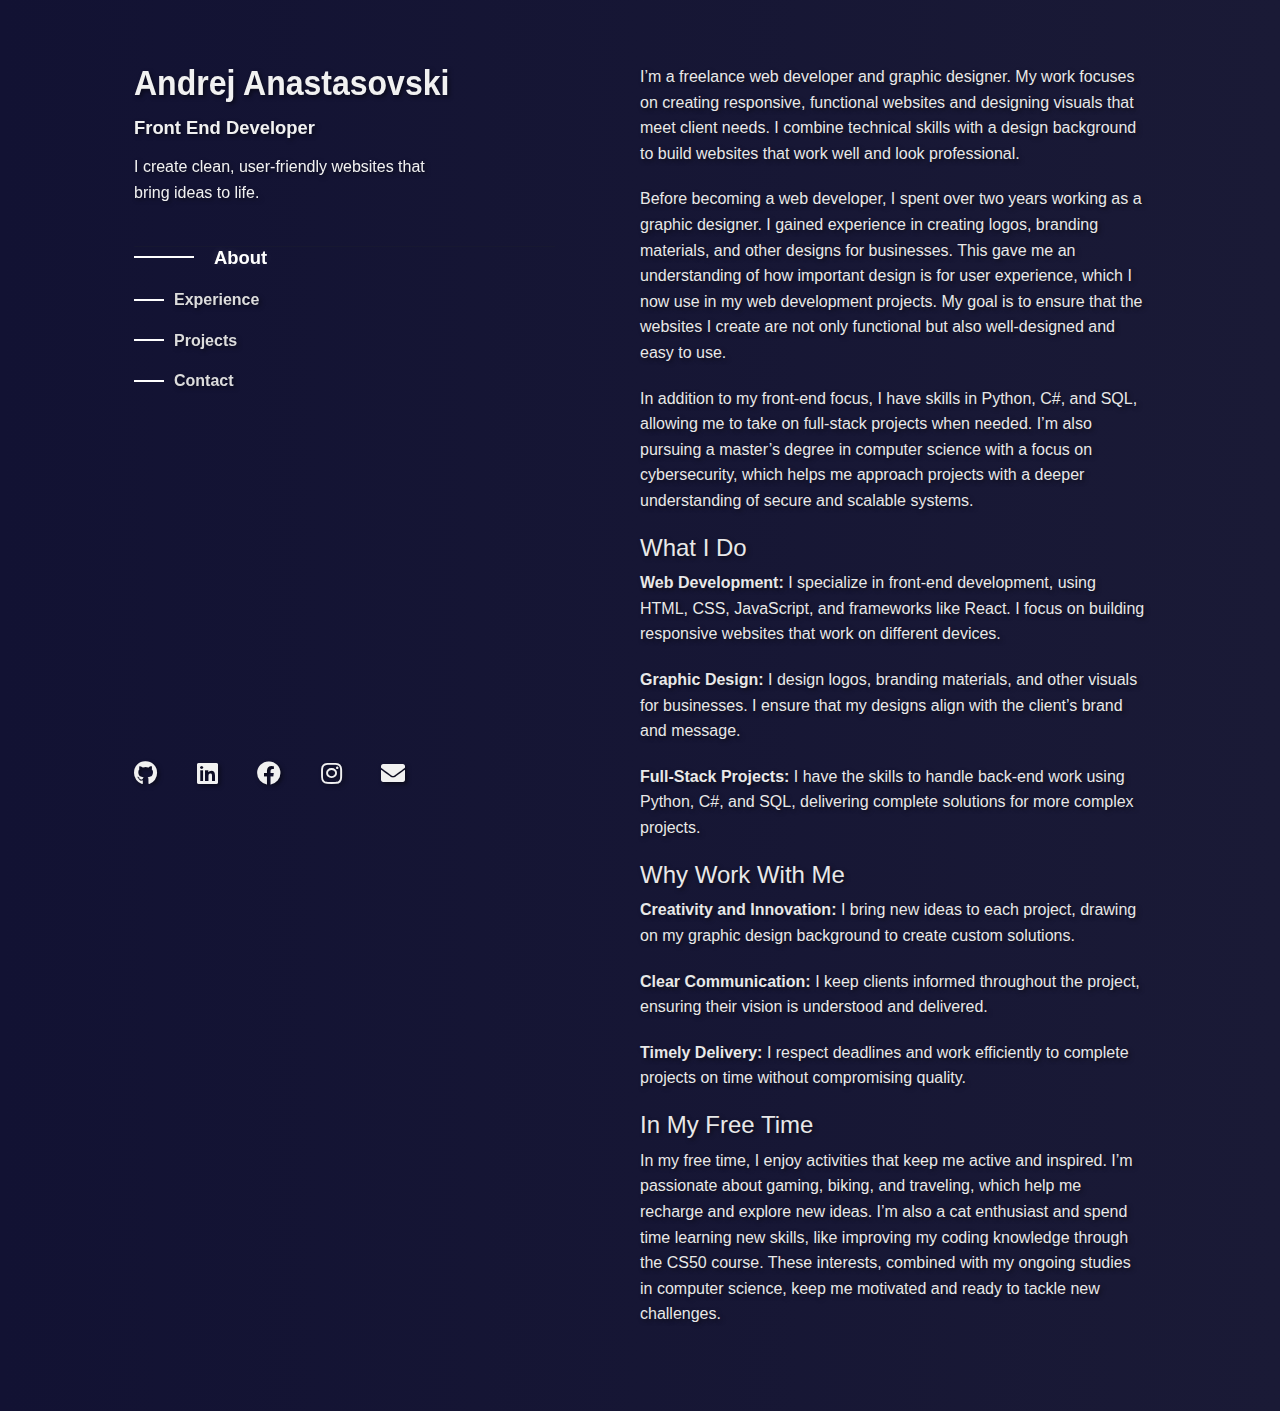
==== index.html @ 09a28a14 "1.0" ====
<!DOCTYPE html>
<html lang="en">
<head>
    <meta charset="UTF-8">
    <meta name="viewport" content="width=device-width, initial-scale=1.0">
    <title>Andrej Anastasovski</title>
    <link rel="icon" href="images/A.png" type="image/png">
    <link href="https://cdn.jsdelivr.net/npm/bootstrap@5.3.0-alpha1/dist/css/bootstrap.min.css" rel="stylesheet">
    <link href="https://cdnjs.cloudflare.com/ajax/libs/font-awesome/5.15.4/css/all.min.css" rel="stylesheet">
    <link href="styles/styles.css" rel="stylesheet">
</head>
<body>
    <!-- Container for Left and Right Columns -->
    <div class="container">
        <!-- Left Column (Fixed) -->
        <div class="left-column">
            <div id="navbar-container"></div> <!-- Navbar will be injected here -->
            <div class="contact-info">
                <!-- Footer will be injected here -->
                <div id="footer-container"></div>
            </div>
        </div>

        <!-- Right Column (Scrollable Content) -->
        <div class="right-column">
            <div>
                <p>I’m a freelance web developer and graphic designer. My work focuses on creating responsive, functional websites and designing visuals that meet client needs. I combine technical skills with a design background to build websites that work well and look professional.</p>

                <p>Before becoming a web developer, I spent over two years working as a graphic designer. I gained experience in creating logos, branding materials, and other designs for businesses. This gave me an understanding of how important design is for user experience, which I now use in my web development projects. My goal is to ensure that the websites I create are not only functional but also well-designed and easy to use.</p>

                <p>In addition to my front-end focus, I have skills in Python, C#, and SQL, allowing me to take on full-stack projects when needed. I’m also pursuing a master’s degree in computer science with a focus on cybersecurity, which helps me approach projects with a deeper understanding of secure and scalable systems.</p>

                <h2>What I Do</h2>
                <div>
                    <p><strong>Web Development:</strong> I specialize in front-end development, using HTML, CSS, JavaScript, and frameworks like React. I focus on building responsive websites that work on different devices.</p>
                    <p><strong>Graphic Design:</strong> I design logos, branding materials, and other visuals for businesses. I ensure that my designs align with the client’s brand and message.</p>
                    <p><strong>Full-Stack Projects:</strong> I have the skills to handle back-end work using Python, C#, and SQL, delivering complete solutions for more complex projects.</p>
                </div>

                <h2>Why Work With Me</h2>
                <div>
                    <p><strong>Creativity and Innovation:</strong> I bring new ideas to each project, drawing on my graphic design background to create custom solutions.</p>
                    <p><strong>Clear Communication:</strong> I keep clients informed throughout the project, ensuring their vision is understood and delivered.</p>
                    <p><strong>Timely Delivery:</strong> I respect deadlines and work efficiently to complete projects on time without compromising quality.</p>
                </div>


                <h2>In My Free Time</h2>
                <p>In my free time, I enjoy activities that keep me active and inspired. I’m passionate about gaming, biking, and traveling, which help me recharge and explore new ideas. I’m also a cat enthusiast and spend time learning new skills, like improving my coding knowledge through the CS50 course. These interests, combined with my ongoing studies in computer science, keep me motivated and ready to tackle new challenges.</p>
            </div>
        </div>
    </div>

    <!-- External JS files -->
    <script src="https://code.jquery.com/jquery-3.5.1.slim.min.js"></script>
    <script src="https://cdn.jsdelivr.net/npm/bootstrap@4.5.3/dist/js/bootstrap.bundle.min.js"></script>
    <script src="script.js"></script>
</body>
</html>
---- styles/styles.css ----
body {
    font-family: 'Roboto Condensed', sans-serif;
    text-shadow: 2px 2px 4px rgba(0, 0, 0, 0.5);
    background: linear-gradient(to right, #121233, #1a1a36);
    line-height: 1.6;
    display: flex;
    justify-content: center; /* Center the content horizontally */
    padding: 5% 0%; /* 5% padding on top and bottom, 0 on left/right */
}

.container {
    display: flex;
    flex-direction: row;
    width: 100%;
    margin: 0 auto;
    gap: 0;
    padding: 0 5%;
    position: relative;
}


/* Left Column */
.left-column {
    position: fixed;
    width: auto;
    min-height: 200px;
    height: 90vh;
    max-height: 100vh;
    margin-right: 50%;
}

/* Navbar styles for the left column */
nav ul {
    list-style-type: none;
    padding-left: 40px;
    margin-top: -20px;
}

nav ul li {
    margin-bottom: 15px;
    position: relative;
}

nav ul li a {
    text-decoration: none;
    color: #dcdcdc ;
    font-size: 1rem;
    font-weight: bold;
    display: inline-block;
    position: relative;
    transition: color 0.2s ease, font-size 0.2s ease, padding-left 0.2s ease;
}

/* Bulleting lines for navbar */
nav ul li a::before {
    content: '';
    position: absolute;
    left: -40px;
    top: 50%;
    transform: translateY(-50%);
    width: 30px;
    height: 2px;
    background-color: white;
    transition: width 0.2s ease, left 0.2s ease;
}

/* Hover effect */
nav ul li a:hover,
nav ul li a.selected {
    color: white;
    font-size: 1.15rem;
    padding-left: 40px;
    text-decoration: none;
    text-shadow: 0 0 8px rgba(255, 255, 255, 0.1), 0 0 15px rgba(255, 255, 255, 0.1);
}

nav ul li a:hover::before,
nav ul li a.selected::before {
    width: 60px;
    background-color: white;
}

.left-column h1 {
    font-size: 2rem;
    font-weight: bold;
    transform: scaleY(1.1);
    margin-bottom: 15px;
    color: #f1f1f1;
    white-space: nowrap;
}

.left-column h4 {
    font-size: 1.15rem;
    font-weight: bold;
    margin-bottom: 15px;
    color: #f1f1f1;
    white-space: nowrap;
}

.left-column p {
    font-size: 1rem;
    color: #f1f1f1;
    margin-bottom: 40px;
    width: 75%;
}

/* Right Column */
.right-column {
    width: 50%;
    padding: 0;
    position: relative;
    margin-left: 50%;
    box-sizing: border-box;
}

/* Right Column text styles */
.right-column h2 {
    font-size: 1.5rem;
    color: #E8E8E8;
}

.right-column p {
    font-size: 1rem;
    color: #E8E8E8;
    margin-bottom: 20px;
}


/* Social Media Icons Styling */
.social-footer {
    display: flex;
    justify-content: space-between;
    width: auto;
    position: absolute;
    bottom: 10%;
    left: 0;
}

.social-icon {
    color: #f1f1f1;
    font-size: 1.5rem;
    transition: color 0.2s ease;
    padding-right: 35%;
}

.social-icon:hover {
    color: #007bff;
}

.social-icon:active {
    transform: scale(1.1);
}


.experience-card {
    border-radius: 10px;
    padding: 20px;
    margin: 20px auto;
    box-shadow: 0 4px 6px rgba(0, 0, 0, 0.3);
}
.date-role {
    display: flex;
    justify-content: space-between;
    align-items: center;
}
.date {
    color: #a1a1b3;
    font-size: 14px;
}
h3 {
    color: white;
    margin: 0;
    font-size: 18px;
}
.description {
    margin: 10px 0;
    line-height: 1.5;
    color: #E8E8E8;
}
.tags {
    display: flex;
    flex-wrap: wrap;
    gap: 10px;
    margin-top: 10px;
}
.tags span {
    background: #3b3f51;
    color: #ffffff;
    border-radius: 15px;
    padding: 5px 10px;
    font-size: 12px;
}

.contact-details a {
    color: #ccc;
    text-decoration: none;
    transition: color 0.3s ease, font-weight 0.3s ease;
}

.contact-details a:hover {
    color: #f1f1f1;
    font-weight: bold;
}

/* Media Query for Mobile */
@media (max-width: 768px){



    .container {
        flex-direction: column; /* Stack the columns vertically */
        width: 100%;
        gap: 10px;
        padding: 0;
    }

    /* Remove fixed behavior and allow left column to scroll */
    .left-column {
        position: static;
        margin-bottom: 15px;
        margin-top: 20px;
        width: 100%;
        height: auto;
    }

    .right-column {
        width: 100%;
        margin-left: 0;
        overflow: hidden;
    }

    /* Navbar as a column on mobile */
    nav ul {
        flex-direction: column;
        align-items: flex-start;
        padding-left 40px;
        padding-bottom: 10px;
    }

    nav ul li {
        margin-top: auto;
    }

    nav ul li a {
        font-size: 1rem;
        text-decoration: none;
        color: #f1f1f1;
        transition: color 0.2s ease;
    }


    .left-column h1 {
        font-size: 1.8rem;
    }



    .right-column h2 {
        font-size: 1.2rem;
    }

    .right-column p {
        font-size: 0.9rem;
    }


    body {
        padding: 0% 5%;
        margin: 0;
    }

     .social-footer {
        margin-bottom: 20px;
        position: relative;
        width: 100%;
        padding: 0 5%;
        background-color: #1a1a38;
        border-style: 10px;
    }

    .social-icon {
        padding-right: 0;
    }
}
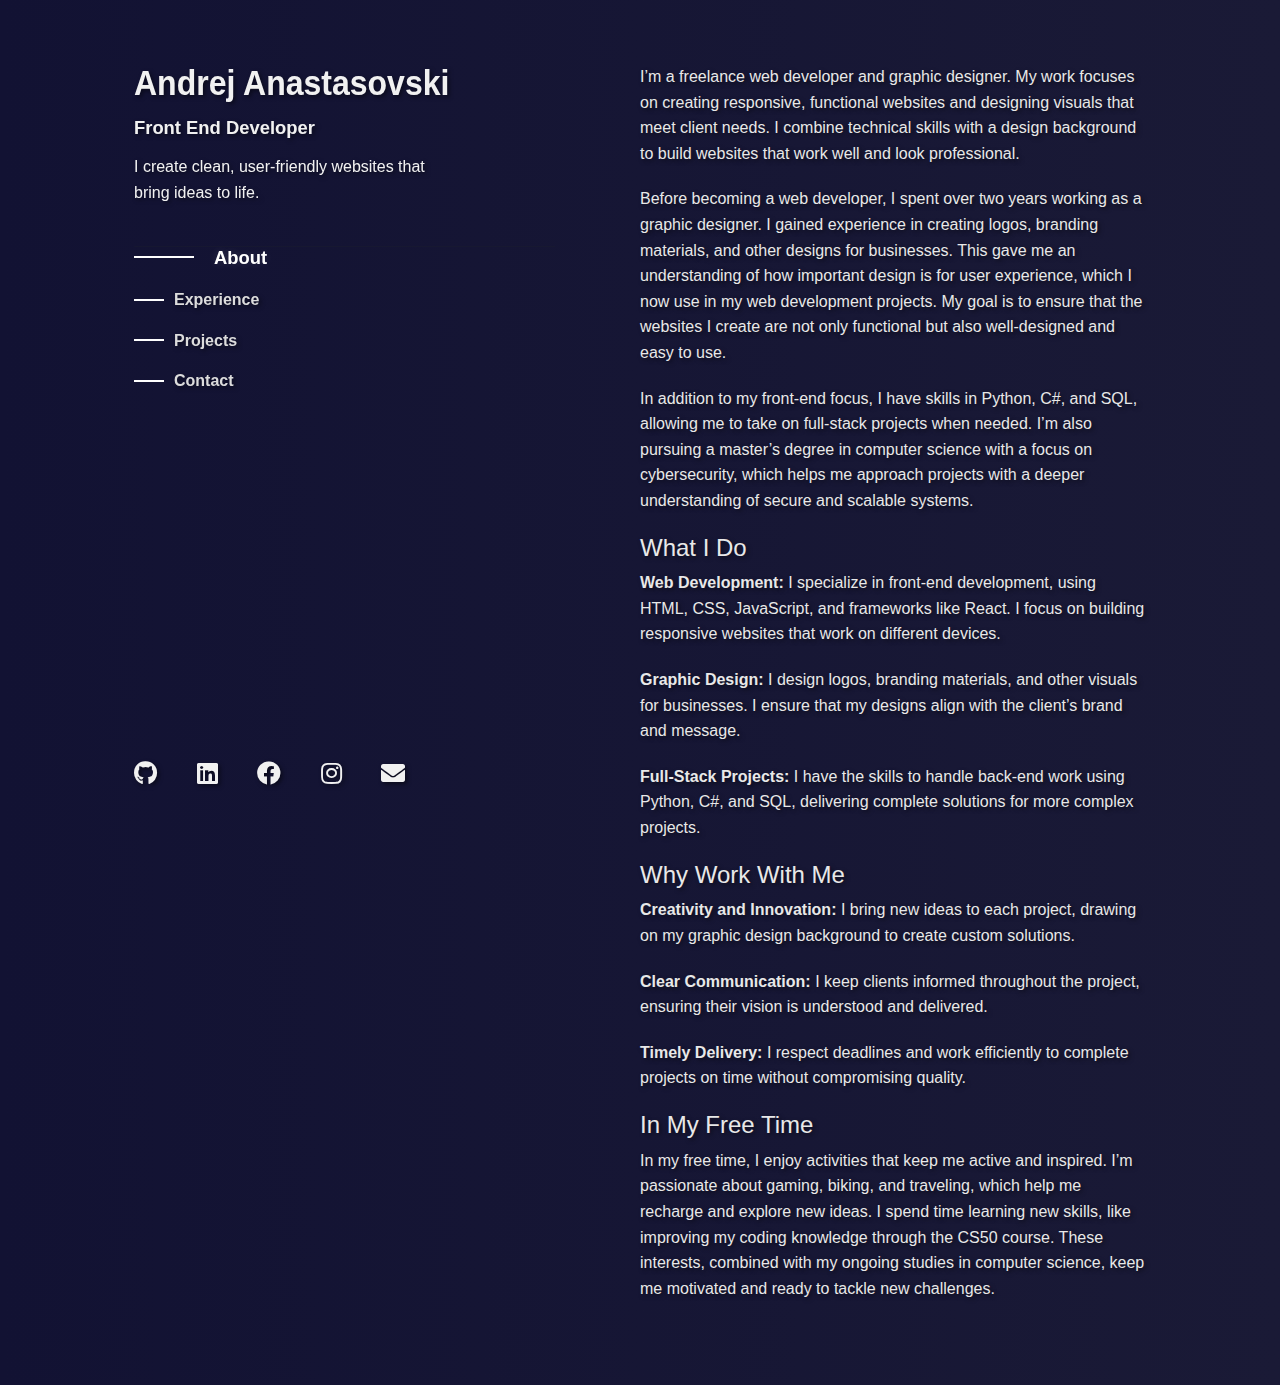
==== commit f3ca1ea4: "Update index.html" ====
--- a/index.html
+++ b/index.html
@@ -46,7 +46,7 @@
 
 
                 <h2>In My Free Time</h2>
-                <p>In my free time, I enjoy activities that keep me active and inspired. I’m passionate about gaming, biking, and traveling, which help me recharge and explore new ideas. I’m also a cat enthusiast and spend time learning new skills, like improving my coding knowledge through the CS50 course. These interests, combined with my ongoing studies in computer science, keep me motivated and ready to tackle new challenges.</p>
+                <p>In my free time, I enjoy activities that keep me active and inspired. I’m passionate about gaming, biking, and traveling, which help me recharge and explore new ideas. I spend time learning new skills, like improving my coding knowledge through the CS50 course. These interests, combined with my ongoing studies in computer science, keep me motivated and ready to tackle new challenges.</p>
             </div>
         </div>
     </div>
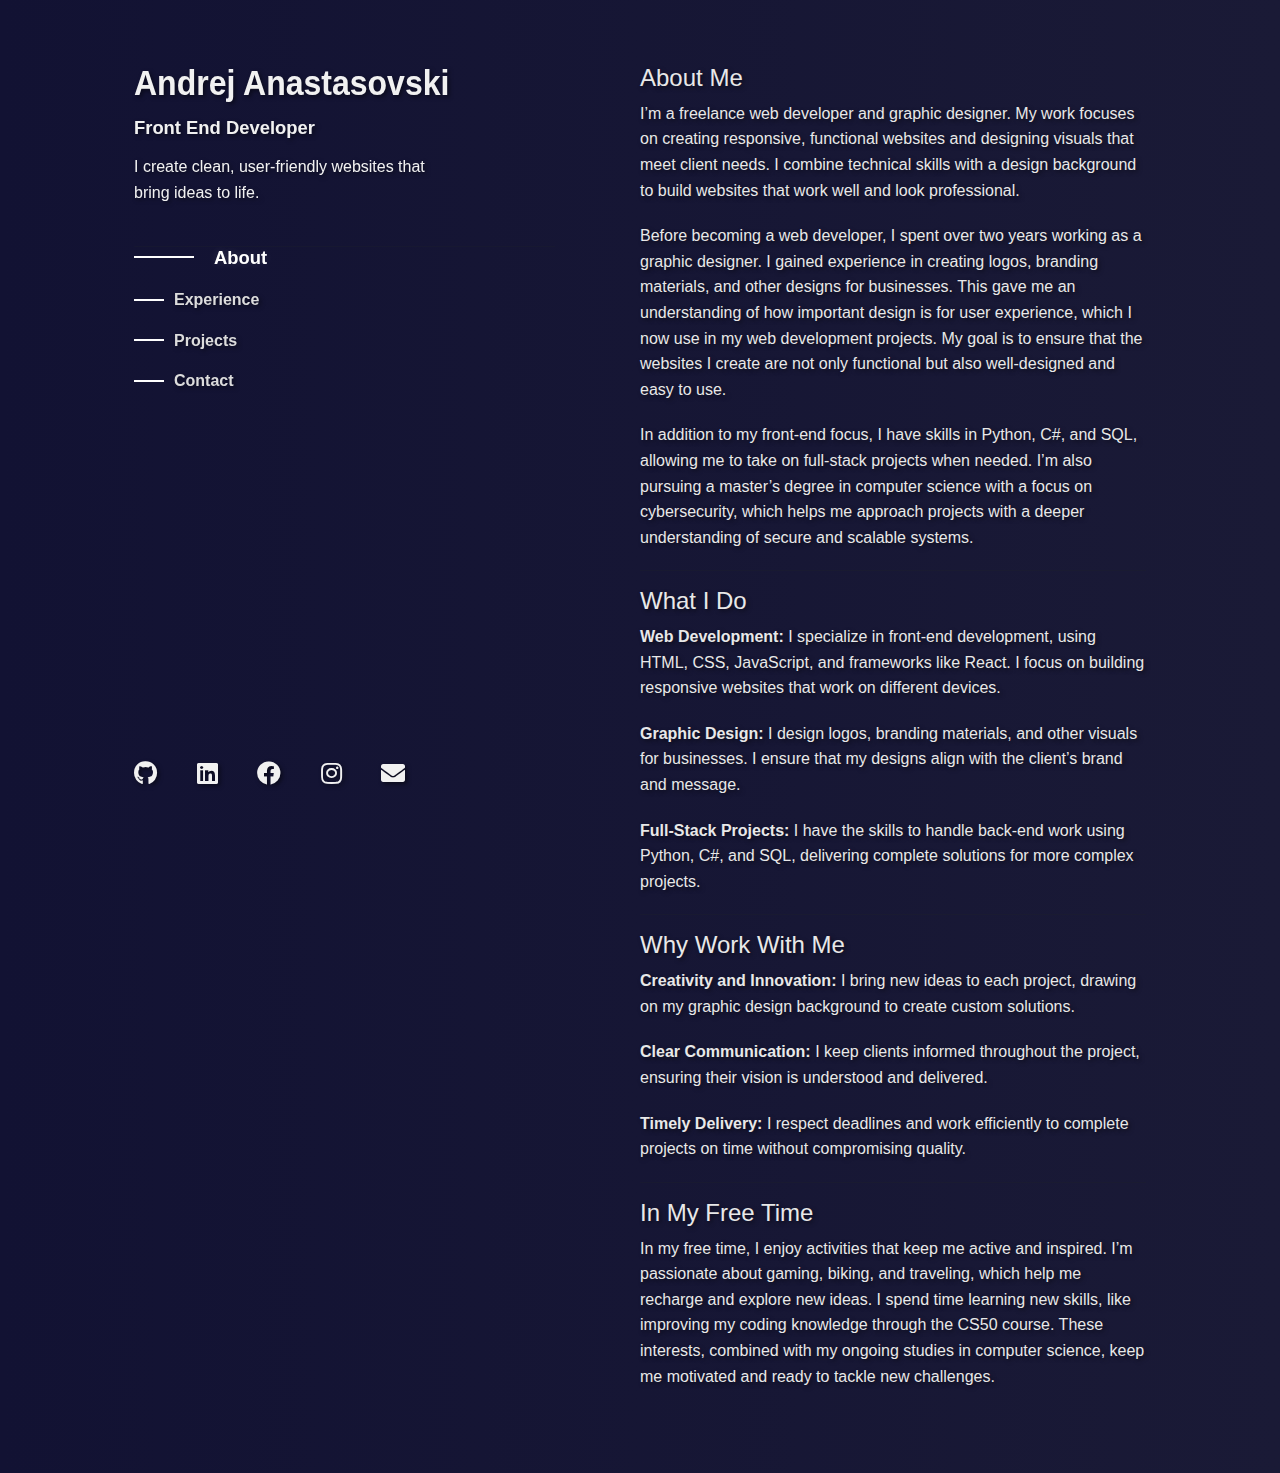
==== commit fe15d935: "Minor fixes" ====
--- a/index.html
+++ b/index.html
@@ -24,27 +24,27 @@
         <!-- Right Column (Scrollable Content) -->
         <div class="right-column">
             <div>
+                <h2>About Me</h2>
                 <p>I’m a freelance web developer and graphic designer. My work focuses on creating responsive, functional websites and designing visuals that meet client needs. I combine technical skills with a design background to build websites that work well and look professional.</p>
 
                 <p>Before becoming a web developer, I spent over two years working as a graphic designer. I gained experience in creating logos, branding materials, and other designs for businesses. This gave me an understanding of how important design is for user experience, which I now use in my web development projects. My goal is to ensure that the websites I create are not only functional but also well-designed and easy to use.</p>
 
                 <p>In addition to my front-end focus, I have skills in Python, C#, and SQL, allowing me to take on full-stack projects when needed. I’m also pursuing a master’s degree in computer science with a focus on cybersecurity, which helps me approach projects with a deeper understanding of secure and scalable systems.</p>
-
+                <hr>
                 <h2>What I Do</h2>
                 <div>
                     <p><strong>Web Development:</strong> I specialize in front-end development, using HTML, CSS, JavaScript, and frameworks like React. I focus on building responsive websites that work on different devices.</p>
                     <p><strong>Graphic Design:</strong> I design logos, branding materials, and other visuals for businesses. I ensure that my designs align with the client’s brand and message.</p>
                     <p><strong>Full-Stack Projects:</strong> I have the skills to handle back-end work using Python, C#, and SQL, delivering complete solutions for more complex projects.</p>
                 </div>
-
+                <hr>
                 <h2>Why Work With Me</h2>
                 <div>
                     <p><strong>Creativity and Innovation:</strong> I bring new ideas to each project, drawing on my graphic design background to create custom solutions.</p>
                     <p><strong>Clear Communication:</strong> I keep clients informed throughout the project, ensuring their vision is understood and delivered.</p>
                     <p><strong>Timely Delivery:</strong> I respect deadlines and work efficiently to complete projects on time without compromising quality.</p>
                 </div>
-
-
+                <hr>
                 <h2>In My Free Time</h2>
                 <p>In my free time, I enjoy activities that keep me active and inspired. I’m passionate about gaming, biking, and traveling, which help me recharge and explore new ideas. I spend time learning new skills, like improving my coding knowledge through the CS50 course. These interests, combined with my ongoing studies in computer science, keep me motivated and ready to tackle new challenges.</p>
             </div>
--- a/styles/styles.css
+++ b/styles/styles.css
@@ -1,3 +1,6 @@
+html {
+    overflow-y: scroll; /* Always show vertical scrollbar */
+}
 body {
     font-family: 'Roboto Condensed', sans-serif;
     text-shadow: 2px 2px 4px rgba(0, 0, 0, 0.5);
@@ -155,7 +158,7 @@
 .experience-card {
     border-radius: 10px;
     padding: 20px;
-    margin: 20px auto;
+    margin: 20px 0;
     box-shadow: 0 4px 6px rgba(0, 0, 0, 0.3);
 }
 .date-role {
@@ -169,7 +172,6 @@
 }
 h3 {
     color: white;
-    margin: 0;
     font-size: 18px;
 }
 .description {
@@ -200,6 +202,72 @@
 .contact-details a:hover {
     color: #f1f1f1;
     font-weight: bold;
+}
+
+
+/* cardstyle.css */
+.contact-details .card-front {
+    height: 230px;
+    display: flex;
+    justify-content: center;
+    align-items: center;
+    flex-direction: column;
+    padding: 20px;
+    text-align: center;
+    width: 100%;
+    background: #1a1a36;
+    box-shadow: 0 8px 15px rgba(0, 0, 0, 0.3);
+}
+
+.contact-details .card-front h1 {
+    font-size: 2rem;
+    font-weight: bold;
+    color: #f1f1f1;
+    text-shadow: 2px 2px 4px rgba(0, 0, 0, 0.6);
+    margin: 0;
+}
+
+.contact-details .card-front h3 {
+    font-size: 1.2rem;
+    color: #c0c0c0;
+    margin-top: 10px;
+}
+
+/* Back Side of the Card */
+.contact-details .card-back {
+    height: 230px;
+    display: flex;
+    flex-direction: column;
+    padding: 20px;
+    background: #1a1a36;
+    width: 100%;
+    box-shadow: 0 8px 15px rgba(0, 0, 0, 0.3);
+    text-align: left;
+    line-height: 1.1;
+}
+
+.contact-details .card-back h2 {
+    font-size: 1.2rem;
+    text-transform: uppercase;
+    color: #f1f1f1;
+    border-bottom: 2px solid #1a1a55;
+    padding-bottom: 15px;
+    text-align: center;
+}
+
+.contact-details .card-back p {
+    font-size: 1rem;
+    color: #e8e8e8;
+    margin: 10px 0;
+}
+
+.contact-details .card-back a {
+    text-decoration: none;
+    transition: color 0.3s ease;
+}
+
+.contact-details .card-back a:hover {
+    color: #00afff;
 }
 
 /* Media Query for Mobile */
@@ -233,7 +301,7 @@
     nav ul {
         flex-direction: column;
         align-items: flex-start;
-        padding-left 40px;
+        padding-left: 40px;
         padding-bottom: 10px;
     }
 
@@ -253,6 +321,10 @@
         font-size: 1.8rem;
     }
 
+    h3 {
+        font-size: 16px;
+        font-size: bold;
+    }
 
 
     .right-column h2 {
